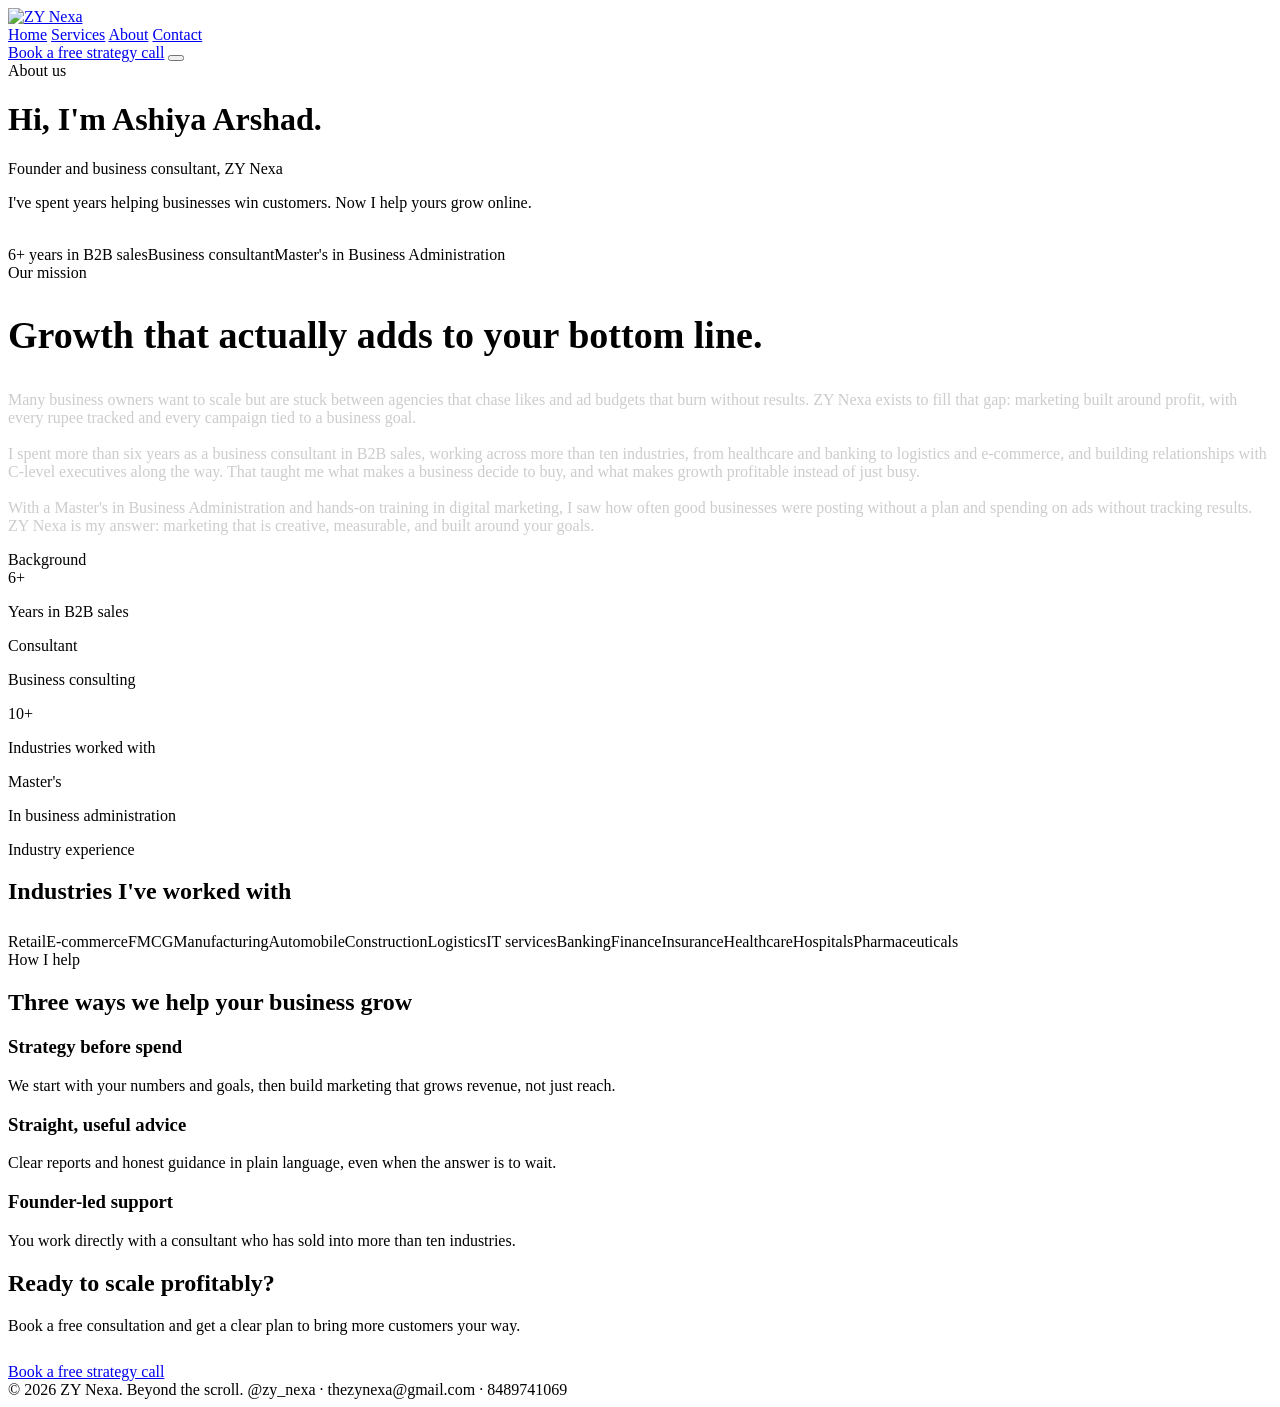
==== about.html @ 35b95df3 "Add files via upload" ====
<!DOCTYPE html>
<html lang="en">
<head>
<meta charset="utf-8">
<meta name="viewport" content="width=device-width, initial-scale=1">
<title>About Ashiya Arshad | ZY Nexa</title>
<meta name="description" content="Ashiya Arshad is the founder and business consultant behind ZY Nexa, with 6+ years of B2B sales across more than ten industries.">
<link rel="icon" type="image/png" href="images/favicon.png">
<link rel="stylesheet" href="css/icons.css">
<link rel="stylesheet" href="css/style.css">
</head>
<body>

<header>
  <div class="wrap nav-row">
    <a href="index.html" class="logo" aria-label="ZY Nexa home"><img src="images/logo.png" alt="ZY Nexa"></a>
    <nav id="nav">
      <a href="index.html">Home</a>
      <a href="services.html">Services</a>
      <a href="about.html" class="on">About</a>
      <a href="contact.html">Contact</a>
    </nav>
    <a href="contact.html" class="btn btn-w hide-m">Book a free strategy call</a>
    <button class="menu" id="menu" aria-label="Menu"><i class="ti ti-menu-2"></i></button>
  </div>
</header>

<main>
  <div class="wrap about-intro">
    <div class="eyebrow">About us</div>
    <h1>Hi, I'm Ashiya Arshad.</h1>
    <p class="role">Founder and business consultant, ZY Nexa</p>
    <p class="lead">I've spent years helping businesses win customers. Now I help yours grow online.</p>
    <div class="tags" style="margin-top:34px"><span class="tag">6+ years in B2B sales</span><span class="tag">Business consultant</span><span class="tag">Master's in Business Administration</span></div>
  </div>

  <section class="sec"><div class="wrap narrow">
    <div class="eyebrow">Our mission</div>
    <h2 style="font-size:38px;line-height:1.2">Growth that actually adds to your bottom line.</h2>
    <p style="color:#ccc;margin-top:20px">Many business owners want to scale but are stuck between agencies that chase likes and ad budgets that burn without results. ZY Nexa exists to fill that gap: marketing built around profit, with every rupee tracked and every campaign tied to a business goal.</p>
    <p style="color:#ccc;margin-top:18px">I spent more than six years as a business consultant in B2B sales, working across more than ten industries, from healthcare and banking to logistics and e-commerce, and building relationships with C-level executives along the way. That taught me what makes a business decide to buy, and what makes growth profitable instead of just busy.</p>
    <p style="color:#ccc;margin-top:18px">With a Master's in Business Administration and hands-on training in digital marketing, I saw how often good businesses were posting without a plan and spending on ads without tracking results. ZY Nexa is my answer: marketing that is creative, measurable, and built around your goals.</p>
  </div></section>

  <section class="sec"><div class="wrap">
    <div class="eyebrow">Background</div>
    <div class="grid4">
      <div class="card"><div class="stat">6+</div><p>Years in B2B sales</p></div>
      <div class="card"><div class="stat">Consultant</div><p>Business consulting</p></div>
      <div class="card"><div class="stat">10+</div><p>Industries worked with</p></div>
      <div class="card"><div class="stat">Master's</div><p>In business administration</p></div>
    </div>
  </div></section>

  <section class="sec"><div class="wrap">
    <div class="eyebrow">Industry experience</div>
    <h2>Industries I've worked with</h2>
    <div class="tags" style="margin-top:28px"><span class="tag">Retail</span><span class="tag">E-commerce</span><span class="tag">FMCG</span><span class="tag">Manufacturing</span><span class="tag">Automobile</span><span class="tag">Construction</span><span class="tag">Logistics</span><span class="tag">IT services</span><span class="tag">Banking</span><span class="tag">Finance</span><span class="tag">Insurance</span><span class="tag">Healthcare</span><span class="tag">Hospitals</span><span class="tag">Pharmaceuticals</span></div>
  </div></section>

  <section class="sec"><div class="wrap">
    <div class="eyebrow">How I help</div>
    <h2>Three ways we help your business grow</h2>
    <div class="grid3">
      <div class="card"><i class="ti ti-chart-line"></i><h3>Strategy before spend</h3><p>We start with your numbers and goals, then build marketing that grows revenue, not just reach.</p></div>
      <div class="card"><i class="ti ti-bulb"></i><h3>Straight, useful advice</h3><p>Clear reports and honest guidance in plain language, even when the answer is to wait.</p></div>
      <div class="card"><i class="ti ti-users"></i><h3>Founder-led support</h3><p>You work directly with a consultant who has sold into more than ten industries.</p></div>
    </div>
  </div></section>

  <section class="sec center"><div class="wrap">
    <h2>Ready to scale profitably?</h2>
    <p class="muted" style="margin:16px 0 28px">Book a free consultation and get a clear plan to bring more customers your way.</p>
    <a href="contact.html" class="btn btn-w">Book a free strategy call</a>
  </div></section>
</main>

<footer><div class="wrap foot">
  <span>&copy; <span id="yr">2026</span> ZY Nexa. Beyond the scroll.</span>
  <span>@zy_nexa &middot; thezynexa@gmail.com &middot; 8489741069</span>
</div></footer>

<script src="js/main.js"></script>
</body>
</html>
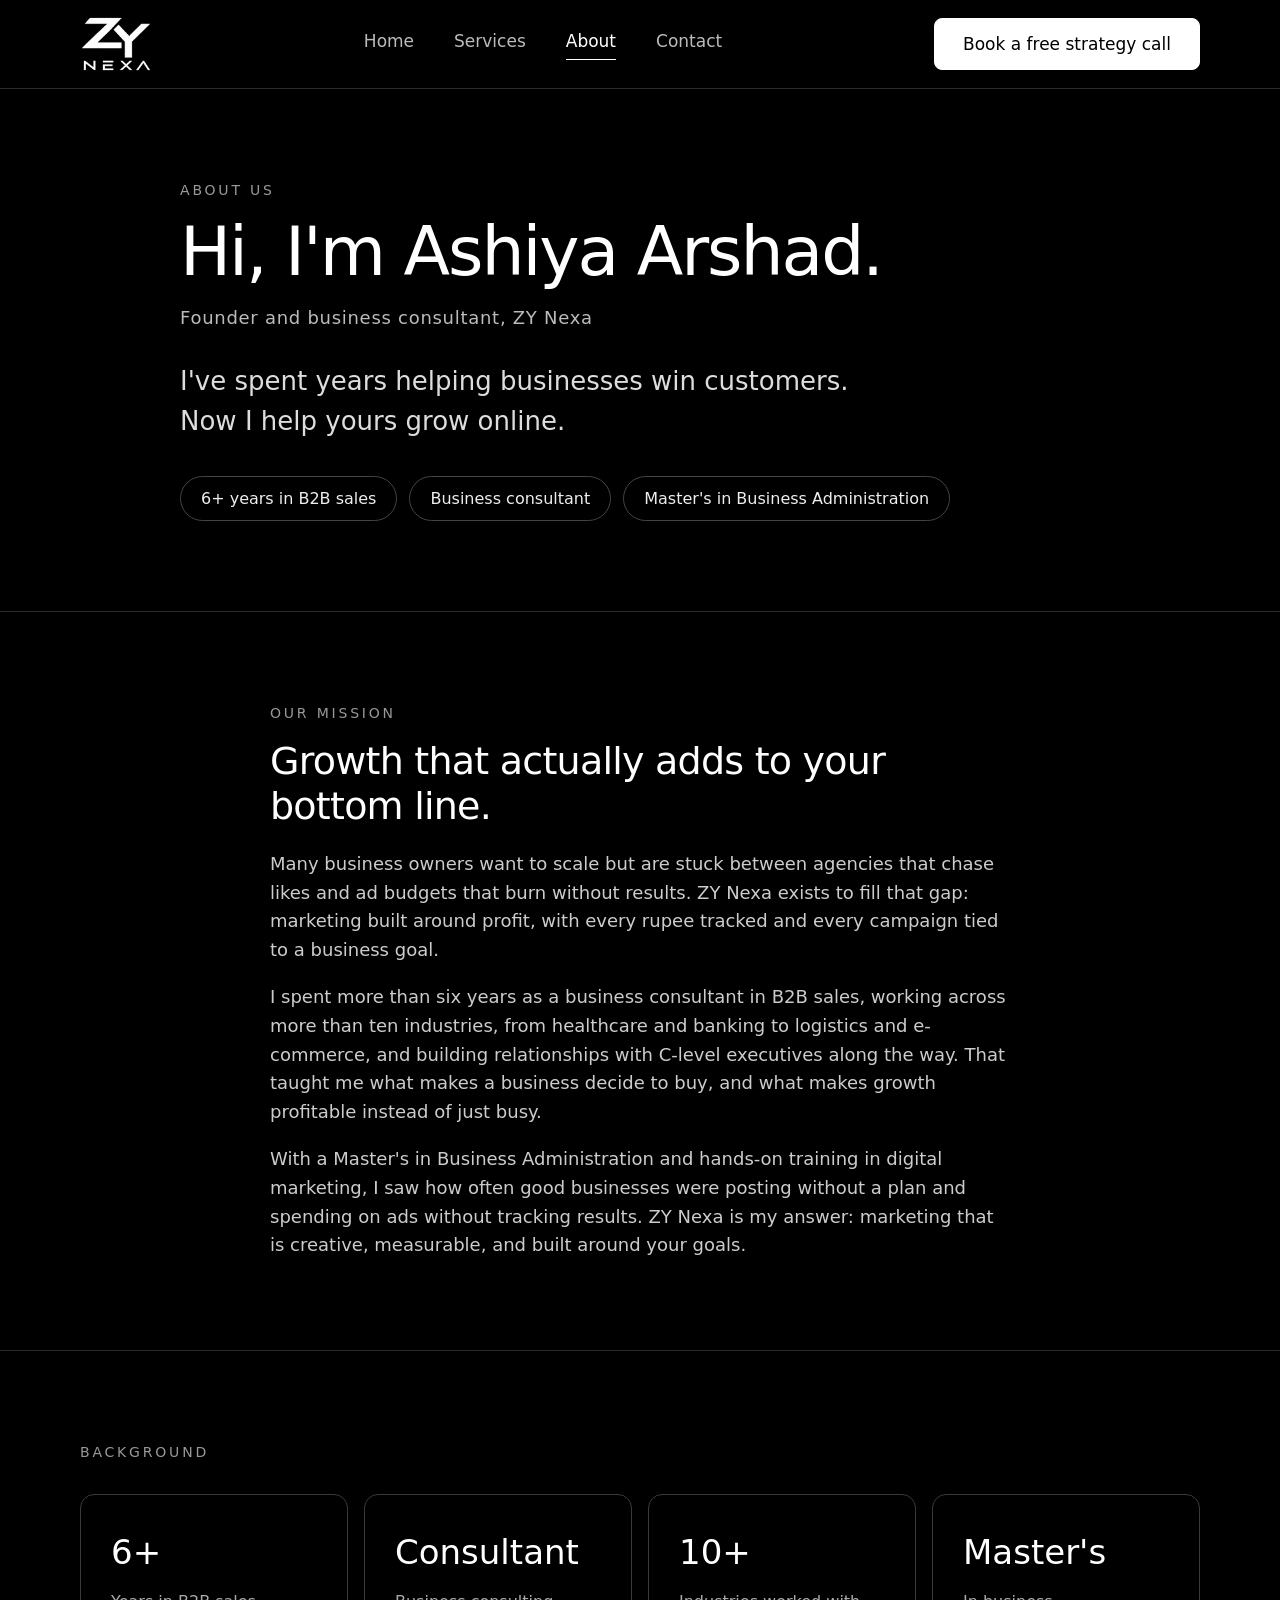
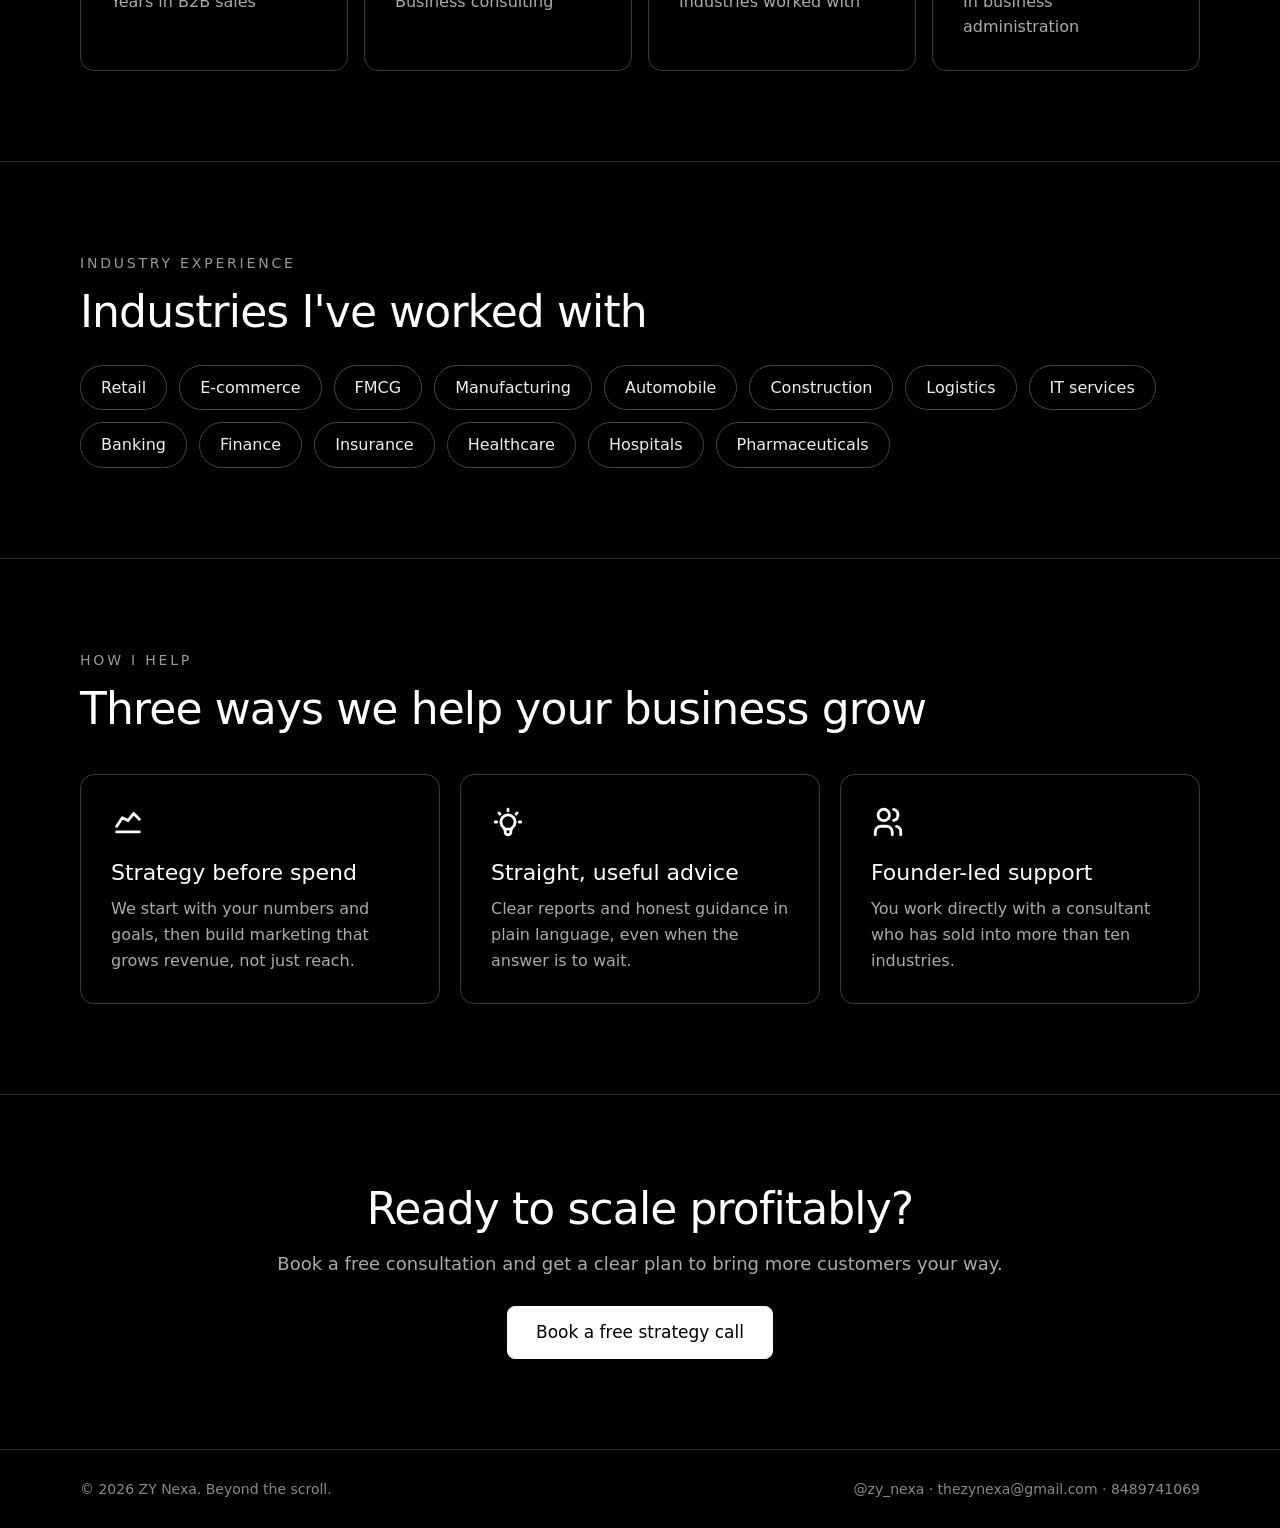
==== commit 3f07023d: "Add files via upload" ====
--- a/about.html
+++ b/about.html
@@ -5,15 +5,15 @@
 <meta name="viewport" content="width=device-width, initial-scale=1">
 <title>About Ashiya Arshad | ZY Nexa</title>
 <meta name="description" content="Ashiya Arshad is the founder and business consultant behind ZY Nexa, with 6+ years of B2B sales across more than ten industries.">
-<link rel="icon" type="image/png" href="images/favicon.png">
-<link rel="stylesheet" href="css/icons.css">
-<link rel="stylesheet" href="css/style.css">
+<link rel="icon" type="image/png" href="favicon.png">
+<link rel="stylesheet" href="icons.css">
+<link rel="stylesheet" href="style.css">
 </head>
 <body>
 
 <header>
   <div class="wrap nav-row">
-    <a href="index.html" class="logo" aria-label="ZY Nexa home"><img src="images/logo.png" alt="ZY Nexa"></a>
+    <a href="index.html" class="logo" aria-label="ZY Nexa home"><img src="logo.png" alt="ZY Nexa"></a>
     <nav id="nav">
       <a href="index.html">Home</a>
       <a href="services.html">Services</a>
@@ -80,6 +80,6 @@
   <span>@zy_nexa &middot; thezynexa@gmail.com &middot; 8489741069</span>
 </div></footer>
 
-<script src="js/main.js"></script>
+<script src="main.js"></script>
 </body>
 </html>
--- a/icons.css
+++ b/icons.css
@@ -0,0 +1,15 @@
+/* ZY Nexa icons: line icons drawn as CSS masks, no external files needed */
+.ti{display:inline-block;width:1em;height:1em;vertical-align:-.125em;background-color:currentColor;-webkit-mask:var(--i) center/contain no-repeat;mask:var(--i) center/contain no-repeat;flex-shrink:0}
+.ti-check{--i:url("data:image/svg+xml,%3Csvg%20xmlns%3D%22http%3A//www.w3.org/2000/svg%22%20viewBox%3D%220%200%2024%2024%22%20fill%3D%22none%22%20stroke%3D%22%23000%22%20stroke-width%3D%222%22%20stroke-linecap%3D%22round%22%20stroke-linejoin%3D%22round%22%3E%3Cpath%20d%3D%22M5%2012l5%205l10%20-10%22/%3E%3C/svg%3E")}
+.ti-menu-2{--i:url("data:image/svg+xml,%3Csvg%20xmlns%3D%22http%3A//www.w3.org/2000/svg%22%20viewBox%3D%220%200%2024%2024%22%20fill%3D%22none%22%20stroke%3D%22%23000%22%20stroke-width%3D%222%22%20stroke-linecap%3D%22round%22%20stroke-linejoin%3D%22round%22%3E%3Cpath%20d%3D%22M4%206h16M4%2012h16M4%2018h16%22/%3E%3C/svg%3E")}
+.ti-phone{--i:url("data:image/svg+xml,%3Csvg%20xmlns%3D%22http%3A//www.w3.org/2000/svg%22%20viewBox%3D%220%200%2024%2024%22%20fill%3D%22none%22%20stroke%3D%22%23000%22%20stroke-width%3D%222%22%20stroke-linecap%3D%22round%22%20stroke-linejoin%3D%22round%22%3E%3Cpath%20d%3D%22M5%204h4l2%205l-2.5%201.5a11%2011%200%200%200%205%205l1.5%20-2.5l5%202v4a2%202%200%200%201%20-2%202a16%2016%200%200%201%20-15%20-15a2%202%200%200%201%202%20-2%22/%3E%3C/svg%3E")}
+.ti-mail{--i:url("data:image/svg+xml,%3Csvg%20xmlns%3D%22http%3A//www.w3.org/2000/svg%22%20viewBox%3D%220%200%2024%2024%22%20fill%3D%22none%22%20stroke%3D%22%23000%22%20stroke-width%3D%222%22%20stroke-linecap%3D%22round%22%20stroke-linejoin%3D%22round%22%3E%3Crect%20x%3D%223%22%20y%3D%225%22%20width%3D%2218%22%20height%3D%2214%22%20rx%3D%222%22/%3E%3Cpath%20d%3D%22M3%207l9%206l9%20-6%22/%3E%3C/svg%3E")}
+.ti-camera{--i:url("data:image/svg+xml,%3Csvg%20xmlns%3D%22http%3A//www.w3.org/2000/svg%22%20viewBox%3D%220%200%2024%2024%22%20fill%3D%22none%22%20stroke%3D%22%23000%22%20stroke-width%3D%222%22%20stroke-linecap%3D%22round%22%20stroke-linejoin%3D%22round%22%3E%3Cpath%20d%3D%22M5%207h1a2%202%200%200%200%202%20-2a1%201%200%200%201%201%20-1h6a1%201%200%200%201%201%201a2%202%200%200%200%202%202h1a2%202%200%200%201%202%202v9a2%202%200%200%201%20-2%202h-14a2%202%200%200%201%20-2%20-2v-9a2%202%200%200%201%202%20-2%22/%3E%3Ccircle%20cx%3D%2212%22%20cy%3D%2213%22%20r%3D%223%22/%3E%3C/svg%3E")}
+.ti-bulb{--i:url("data:image/svg+xml,%3Csvg%20xmlns%3D%22http%3A//www.w3.org/2000/svg%22%20viewBox%3D%220%200%2024%2024%22%20fill%3D%22none%22%20stroke%3D%22%23000%22%20stroke-width%3D%222%22%20stroke-linecap%3D%22round%22%20stroke-linejoin%3D%22round%22%3E%3Cpath%20d%3D%22M3%2012h1m8%20-9v1m8%208h1m-15.4%20-6.4l.7%20.7m12.1%20-.7l-.7%20.7%22/%3E%3Cpath%20d%3D%22M9%2016a5%205%200%201%201%206%200a3.5%203.5%200%200%200%20-1%203a2%202%200%200%201%20-4%200a3.5%203.5%200%200%200%20-1%20-3%22/%3E%3Cpath%20d%3D%22M9.7%2017h4.6%22/%3E%3C/svg%3E")}
+.ti-chart-line{--i:url("data:image/svg+xml,%3Csvg%20xmlns%3D%22http%3A//www.w3.org/2000/svg%22%20viewBox%3D%220%200%2024%2024%22%20fill%3D%22none%22%20stroke%3D%22%23000%22%20stroke-width%3D%222%22%20stroke-linecap%3D%22round%22%20stroke-linejoin%3D%22round%22%3E%3Cpath%20d%3D%22M4%2019h16%22/%3E%3Cpath%20d%3D%22M4%2015l4%20-6l4%202l4%20-5l4%204%22/%3E%3C/svg%3E")}
+.ti-users{--i:url("data:image/svg+xml,%3Csvg%20xmlns%3D%22http%3A//www.w3.org/2000/svg%22%20viewBox%3D%220%200%2024%2024%22%20fill%3D%22none%22%20stroke%3D%22%23000%22%20stroke-width%3D%222%22%20stroke-linecap%3D%22round%22%20stroke-linejoin%3D%22round%22%3E%3Ccircle%20cx%3D%229%22%20cy%3D%227%22%20r%3D%224%22/%3E%3Cpath%20d%3D%22M3%2021v-2a4%204%200%200%201%204%20-4h4a4%204%200%200%201%204%204v2%22/%3E%3Cpath%20d%3D%22M16%203.13a4%204%200%200%201%200%207.75%22/%3E%3Cpath%20d%3D%22M21%2021v-2a4%204%200%200%200%20-3%20-3.85%22/%3E%3C/svg%3E")}
+.ti-target-arrow{--i:url("data:image/svg+xml,%3Csvg%20xmlns%3D%22http%3A//www.w3.org/2000/svg%22%20viewBox%3D%220%200%2024%2024%22%20fill%3D%22none%22%20stroke%3D%22%23000%22%20stroke-width%3D%222%22%20stroke-linecap%3D%22round%22%20stroke-linejoin%3D%22round%22%3E%3Ccircle%20cx%3D%2212%22%20cy%3D%2212%22%20r%3D%221%22/%3E%3Cpath%20d%3D%22M12%207a5%205%200%201%200%205%205%22/%3E%3Cpath%20d%3D%22M13%203.055a9%209%200%201%200%207.941%207.945%22/%3E%3Cpath%20d%3D%22M15%206v3h3l3%20-3h-3v-3z%22/%3E%3Cpath%20d%3D%22M15%209l-3%203%22/%3E%3C/svg%3E")}
+.ti-brand-instagram{--i:url("data:image/svg+xml,%3Csvg%20xmlns%3D%22http%3A//www.w3.org/2000/svg%22%20viewBox%3D%220%200%2024%2024%22%20fill%3D%22none%22%20stroke%3D%22%23000%22%20stroke-width%3D%222%22%20stroke-linecap%3D%22round%22%20stroke-linejoin%3D%22round%22%3E%3Crect%20x%3D%224%22%20y%3D%224%22%20width%3D%2216%22%20height%3D%2216%22%20rx%3D%224%22/%3E%3Ccircle%20cx%3D%2212%22%20cy%3D%2212%22%20r%3D%223%22/%3E%3Cpath%20d%3D%22M16.5%207.5v.01%22/%3E%3C/svg%3E")}
+.ti-brand-whatsapp{--i:url("data:image/svg+xml,%3Csvg%20xmlns%3D%22http%3A//www.w3.org/2000/svg%22%20viewBox%3D%220%200%2024%2024%22%20fill%3D%22none%22%20stroke%3D%22%23000%22%20stroke-width%3D%222%22%20stroke-linecap%3D%22round%22%20stroke-linejoin%3D%22round%22%3E%3Cpath%20d%3D%22M3%2021l1.65%20-3.8a9%209%200%201%201%203.4%202.9l-5.05%20.9%22/%3E%3Cpath%20d%3D%22M9%2010a.5%20.5%200%200%200%201%200v-1a.5%20.5%200%200%200%20-1%200v1a5%205%200%200%200%205%205h1a.5%20.5%200%200%200%200%20-1h-1a.5%20.5%200%200%200%200%201%22/%3E%3C/svg%3E")}
+.ti-brand-google{--i:url("data:image/svg+xml,%3Csvg%20xmlns%3D%22http%3A//www.w3.org/2000/svg%22%20viewBox%3D%220%200%2024%2024%22%20fill%3D%22none%22%20stroke%3D%22%23000%22%20stroke-width%3D%222%22%20stroke-linecap%3D%22round%22%20stroke-linejoin%3D%22round%22%3E%3Cpath%20d%3D%22M20.945%2011a9%209%200%201%201%20-3.284%20-5.997l-2.655%202.392a5.5%205.5%200%201%200%202.119%206.605h-4.125v-3h7.945z%22/%3E%3C/svg%3E")}
+.ti-brand-meta{--i:url("data:image/svg+xml,%3Csvg%20xmlns%3D%22http%3A//www.w3.org/2000/svg%22%20viewBox%3D%220%200%2024%2024%22%20fill%3D%22none%22%20stroke%3D%22%23000%22%20stroke-width%3D%222%22%20stroke-linecap%3D%22round%22%20stroke-linejoin%3D%22round%22%3E%3Cpath%20d%3D%22M12%2010.174c1.766%20-2.784%203.315%20-4.174%204.648%20-4.174c2%200%203.263%202.213%203.352%205.217c.106%203.546%20-.906%206.783%20-3.352%206.783c-1.766%200%20-2.873%20-2.124%20-4.648%20-6.04c-1.775%203.916%20-2.882%206.04%20-4.648%206.04c-2.446%200%20-3.458%20-3.237%20-3.352%20-6.783c.089%20-3.004%201.352%20-5.217%203.352%20-5.217c1.333%200%202.882%201.39%204.648%204.174z%22/%3E%3C/svg%3E")}
--- a/style.css
+++ b/style.css
@@ -0,0 +1,119 @@
+/* ZY Nexa - black and white theme */
+*{box-sizing:border-box;margin:0;padding:0}
+html{scroll-behavior:smooth}
+body{background:#000;color:#fff;font-size:18px;line-height:1.6;font-family:Inter,system-ui,-apple-system,"Segoe UI",Roboto,sans-serif;-webkit-font-smoothing:antialiased}
+a{color:inherit;text-decoration:none}
+img{max-width:100%;display:block}
+ul{list-style:none}
+h1,h2,h3{font-weight:500;line-height:1.1;letter-spacing:-.02em}
+h1{font-size:76px;letter-spacing:-.03em}
+h2{font-size:44px}
+h3{font-size:22px;letter-spacing:0;line-height:1.25}
+.wrap{max-width:1200px;margin:0 auto;padding:0 40px}
+.sec{padding:90px 0;border-top:1px solid #2a2a2a}
+.eyebrow{font-size:14px;letter-spacing:.2em;text-transform:uppercase;color:#999;margin-bottom:14px}
+.lead{font-size:22px;color:#ccc;line-height:1.55}
+.muted{color:#aaa}
+.center{text-align:center}
+
+/* header */
+header{position:sticky;top:0;z-index:10;background:rgba(0,0,0,.94);border-bottom:1px solid #2a2a2a}
+.nav-row{display:flex;align-items:center;justify-content:space-between;gap:24px;height:88px}
+.logo img{height:56px;width:auto}
+nav{display:flex;gap:40px;font-size:17px}
+nav a{color:#bbb;padding-bottom:4px;border-bottom:1px solid transparent}
+nav a.on,nav a:hover{color:#fff;border-bottom-color:#fff}
+.menu{display:none;background:none;border:1px solid #444;color:#fff;border-radius:8px;padding:8px 10px;font-size:22px;cursor:pointer}
+
+/* buttons */
+.btn{display:inline-block;padding:15px 28px;border-radius:8px;font-size:17px;font-weight:500;font-family:inherit;line-height:1.2;border:1px solid #fff;cursor:pointer;transition:background .15s}
+.btn-w{background:#fff;color:#000}
+.btn-w:hover{background:#ddd}
+.btn-o{background:transparent;color:#fff}
+.btn-o:hover{background:#1a1a1a}
+.btn:disabled{opacity:.6;cursor:wait}
+
+/* hero */
+.hero{display:grid;grid-template-columns:1.25fr 1fr;gap:56px;align-items:center;padding:100px 0 90px}
+.hero .lead{margin-top:24px;max-width:560px}
+.cta-row{display:flex;gap:16px;flex-wrap:wrap;margin-top:38px}
+.brand-card{border:1px solid #3a3a3a;border-radius:20px;padding:40px;text-align:center}
+.brand-card img{width:100%;max-width:380px;margin:0 auto}
+.brand-card .row{display:flex;justify-content:center;gap:24px;margin-top:28px;font-size:14px;letter-spacing:.22em;color:#888;flex-wrap:wrap}
+
+/* grids and cards */
+.grid3{display:grid;grid-template-columns:repeat(3,1fr);gap:20px;margin-top:40px}
+.grid4{display:grid;grid-template-columns:repeat(4,1fr);gap:16px;margin-top:30px}
+.card{border:1px solid #3a3a3a;border-radius:14px;padding:30px;transition:border-color .15s}
+.card:hover{border-color:#fff}
+.card i{font-size:34px;display:block;margin-bottom:20px}
+.card p{font-size:16px;color:#aaa;margin-top:10px}
+.card.white{background:#fff;border-color:#fff;color:#000}
+.card.white h3{color:#000}
+.card.white p{color:#444}
+.card.white a{display:inline-block;margin-top:18px;font-weight:500;text-decoration:underline}
+.stat{font-size:34px;font-weight:500}
+.two{display:grid;grid-template-columns:1fr 1.2fr;gap:56px;align-items:start}
+.contact-two{grid-template-columns:1fr 1.1fr}
+.tags{display:flex;flex-wrap:wrap;gap:12px}
+.tag{font-size:16px;border:1px solid #444;border-radius:30px;padding:9px 20px;color:#eee}
+
+/* founder strip */
+.founder{display:grid;grid-template-columns:1fr auto;gap:40px;align-items:center}
+
+/* services */
+.svcs{margin-top:20px}
+.svc{display:grid;grid-template-columns:1.1fr 1fr;gap:56px;padding:44px 0;border-bottom:1px solid #2a2a2a}
+.svc:last-child{border-bottom:none}
+.svc .n{font-size:14px;color:#888;letter-spacing:.14em}
+.svc h3{font-size:30px;margin:10px 0 12px}
+.svc li{font-size:17px;color:#ccc;padding:10px 0;border-bottom:1px solid #2a2a2a;display:flex;gap:12px}
+.svc .btn{margin-top:22px}
+
+/* forms */
+.form{border:1px solid #3a3a3a;border-radius:18px;padding:34px}
+.f2{display:grid;grid-template-columns:1fr 1fr;gap:18px;margin-bottom:18px}
+.form label{display:block;font-size:14px;color:#aaa;margin-bottom:7px}
+.form input,.form select,.form textarea{width:100%;background:#0d0d0d;color:#fff;border:1px solid #555;border-radius:8px;padding:14px 16px;font-size:16px;font-family:inherit;color-scheme:dark}
+.form input:focus,.form select:focus,.form textarea:focus{outline:none;border-color:#fff}
+.err{font-size:14px;margin-top:5px;text-decoration:underline}
+.msg{display:none;margin-top:16px;font-size:15px;border:1px solid #fff;border-radius:8px;padding:14px 16px}
+.msg.ok,.msg.bad{display:block}
+
+/* contact details */
+.ci a{display:flex;gap:14px;padding:14px 0;border-bottom:1px solid #2a2a2a;align-items:center}
+.ci i{font-size:22px}
+.steps li{display:flex;gap:14px;padding:12px 0;font-size:17px;color:#ccc}
+.steps b{color:#888;font-weight:500;min-width:26px}
+
+/* footer */
+footer{border-top:1px solid #2a2a2a;padding:28px 0;font-size:14px;color:#888}
+.foot{display:flex;justify-content:space-between;gap:12px;flex-wrap:wrap}
+
+/* about page */
+.about-intro{max-width:1000px;padding-top:90px;padding-bottom:90px}
+.about-intro h1{font-size:68px}
+.about-intro .role{color:#bbb;margin-top:14px;letter-spacing:.04em}
+.about-intro .lead{margin-top:28px;max-width:720px;color:#ddd;font-size:26px}
+.narrow{max-width:820px}
+
+@media(max-width:860px){
+  .wrap{padding:0 22px}
+  h1,.about-intro h1{font-size:46px}
+  h2{font-size:32px}
+  .lead,.about-intro .lead{font-size:19px}
+  .sec{padding:60px 0}
+  .hero,.two,.contact-two,.svc,.founder{grid-template-columns:1fr;gap:32px}
+  .hero{padding:60px 0}
+  .grid3{grid-template-columns:1fr}
+  .grid4{grid-template-columns:repeat(2,minmax(0,1fr))}
+  .card{padding:22px}
+  .stat{font-size:26px;overflow-wrap:anywhere}
+  .f2{grid-template-columns:1fr}
+  .about-intro{padding-top:60px;padding-bottom:60px}
+  .hide-m{display:none}
+  .menu{display:block}
+  .logo img{height:46px}
+  nav{display:none;position:absolute;top:88px;left:0;right:0;background:#000;flex-direction:column;gap:18px;padding:22px;border-bottom:1px solid #2a2a2a}
+  nav.open{display:flex}
+}
